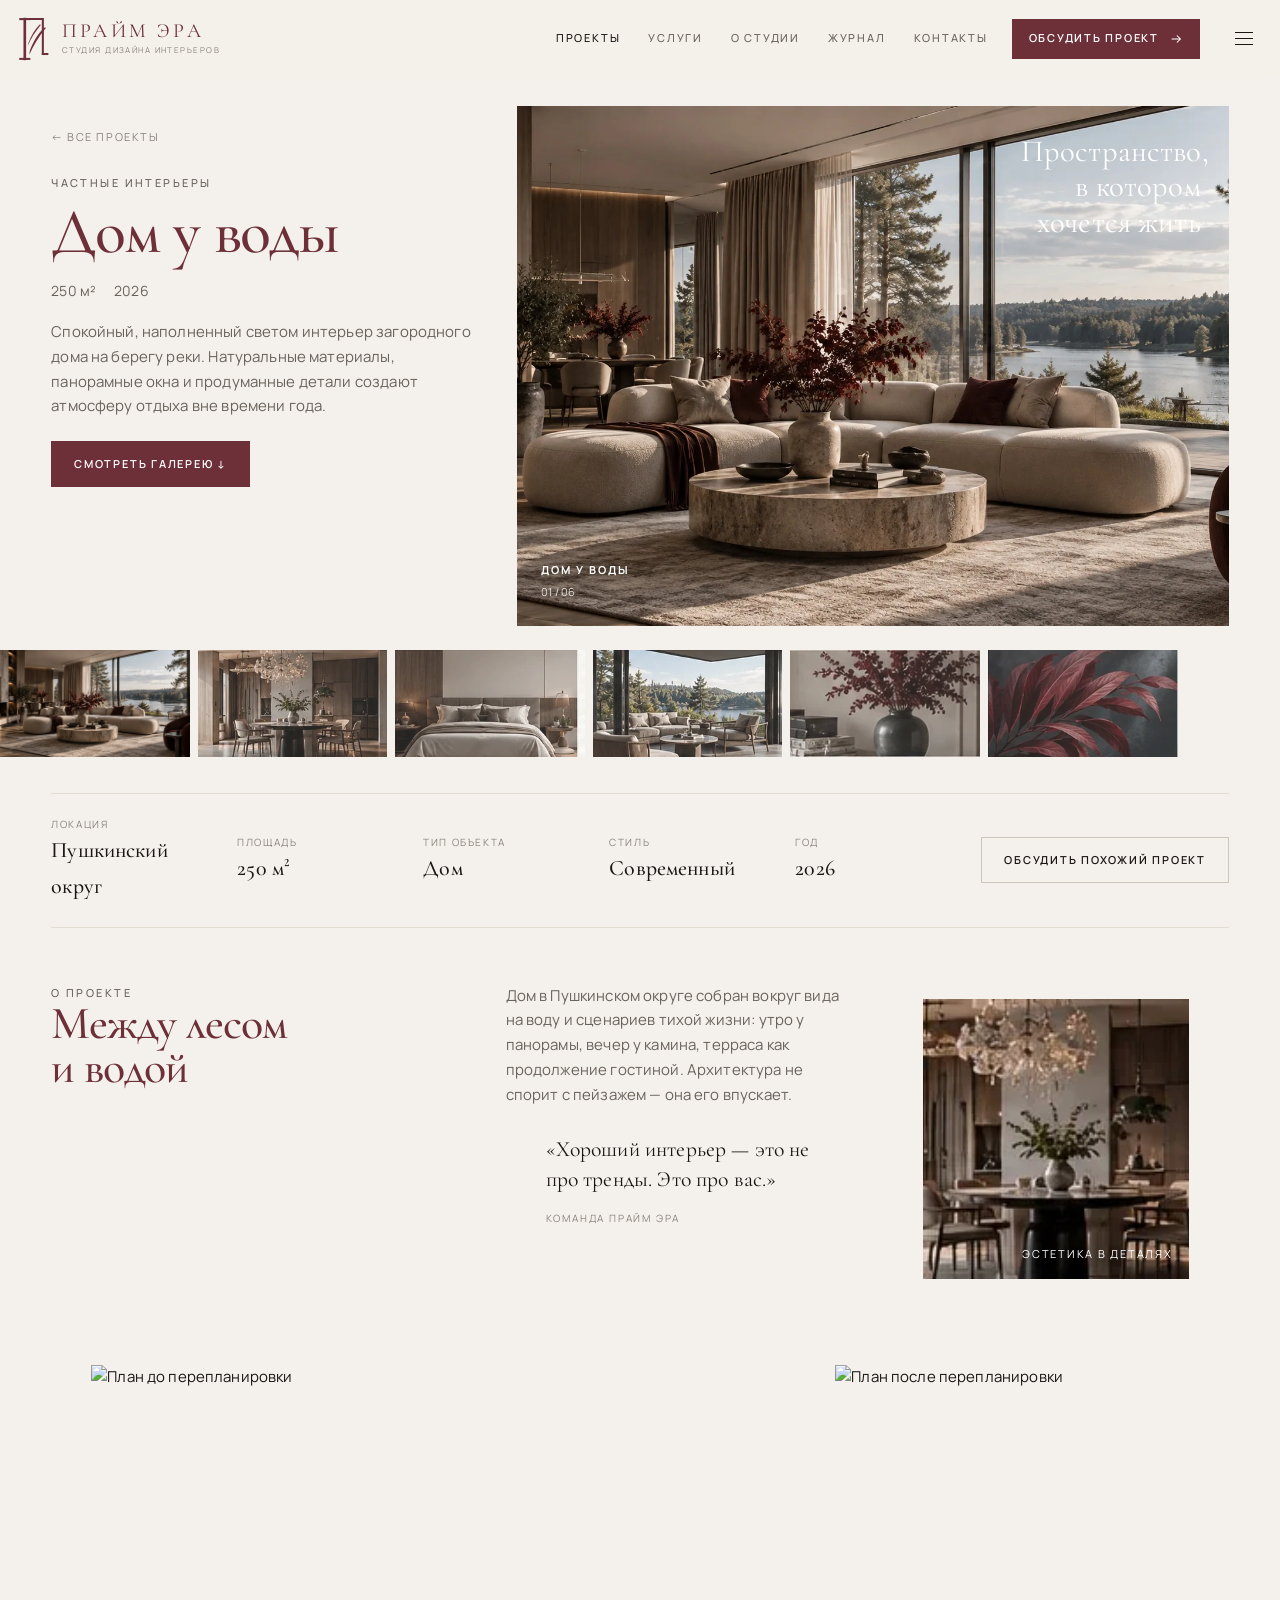
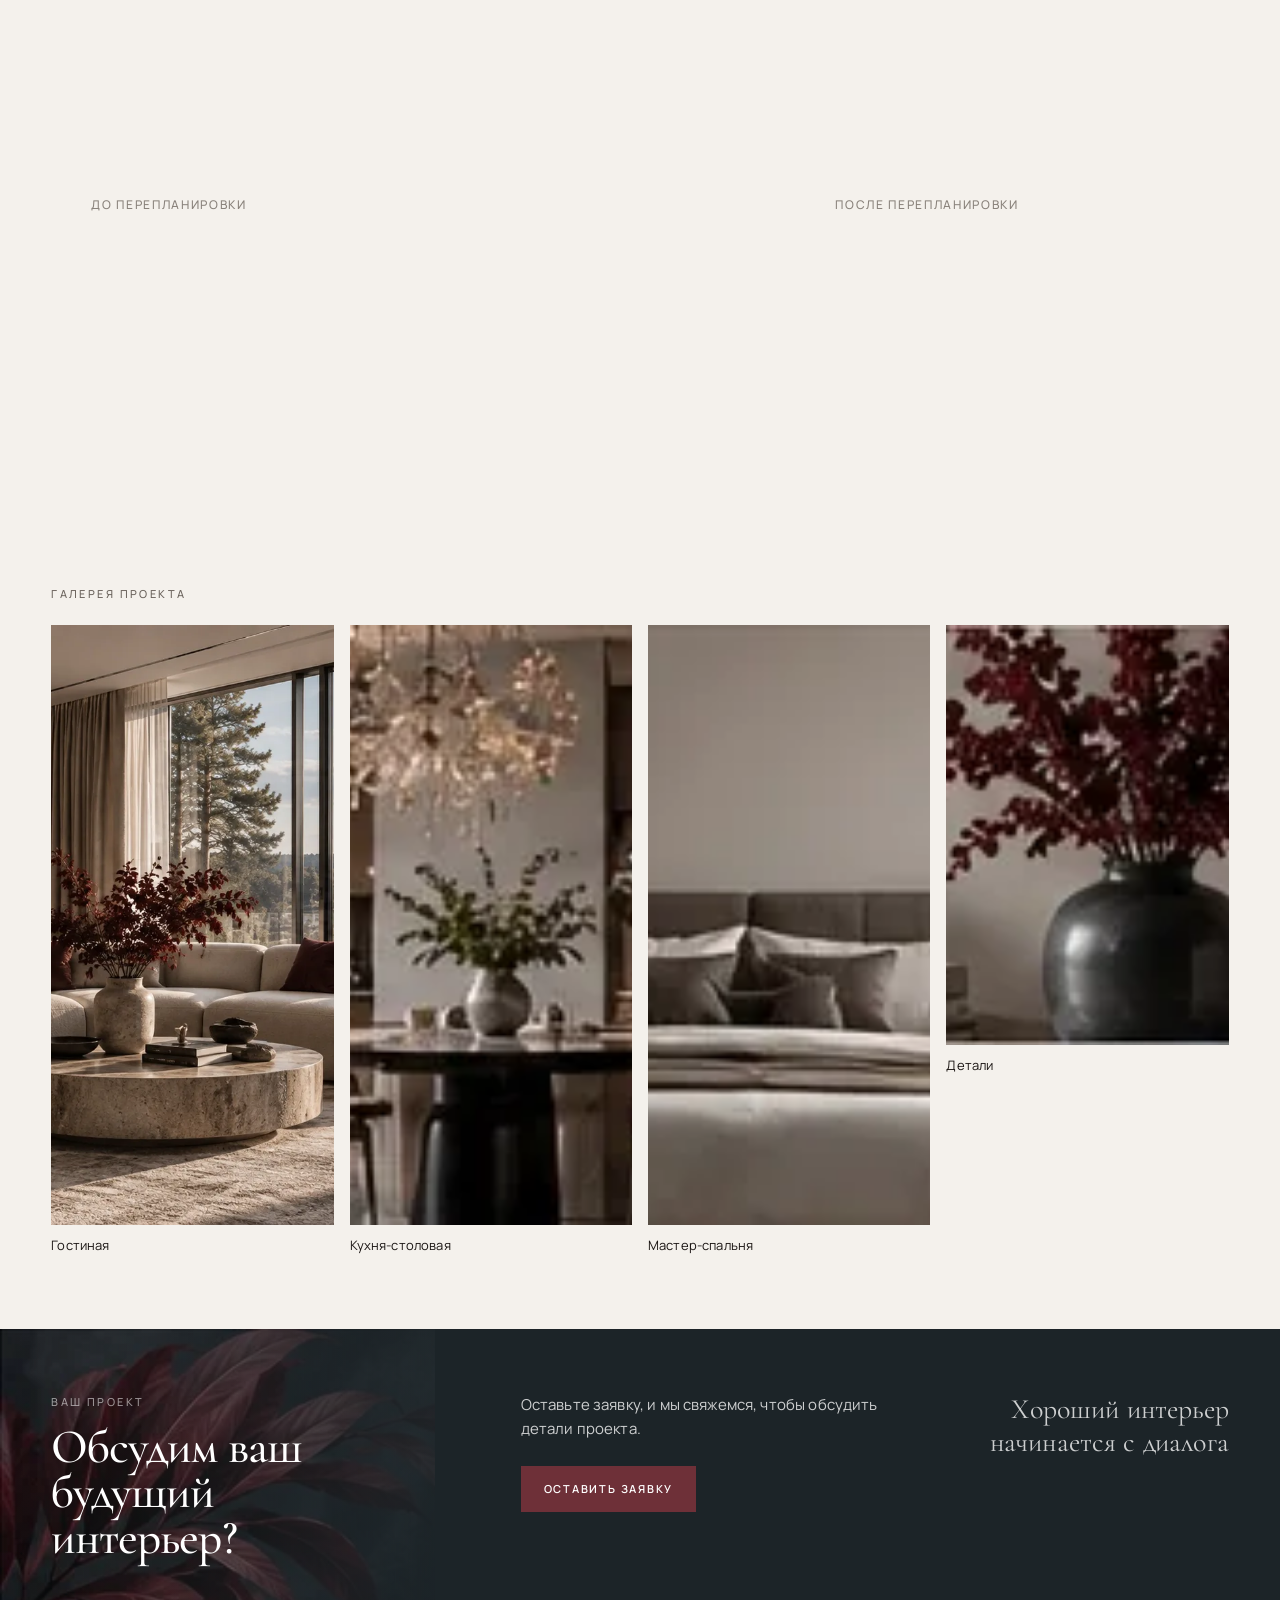
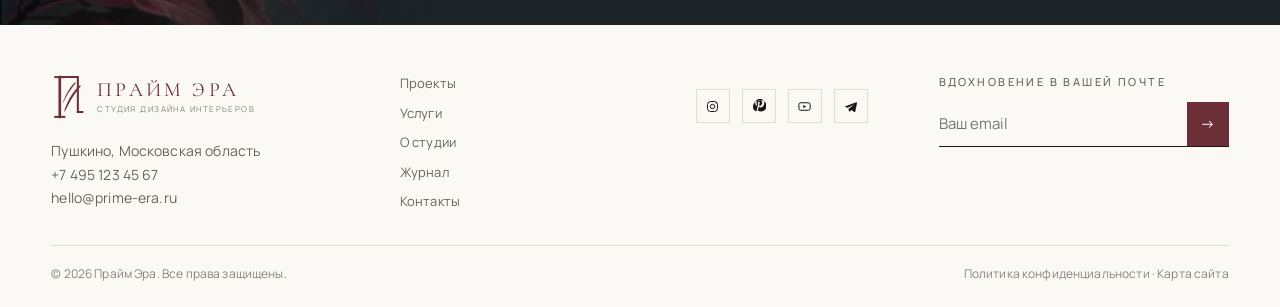
==== project-dom-u-vody.html @ 582cdb1d "Publish the Prime Era studio site. Static pages, assets, and GitHub Pages-ready markup so the site c" ====
<!DOCTYPE html>
<html lang="ru">
<head>
  <meta charset="UTF-8">
  <meta name="viewport" content="width=device-width, initial-scale=1">
  <title>Дом у воды — Прайм Эра</title>
  <meta name="description" content="Спокойный, наполненный светом интерьер загородного дома на берегу реки. Натуральные материалы, панорамные окна и продуманные детали создают атмосферу отдыха вне времени года.">
  <link rel="canonical" href="https://prime-era.ru/project-dom-u-vody.html">
  <meta property="og:title" content="Дом у воды — Прайм Эра">
  <meta property="og:description" content="Спокойный, наполненный светом интерьер загородного дома на берегу реки. Натуральные материалы, панорамные окна и продуманные детали создают атмосферу отдыха вне времени года.">
  <meta property="og:type" content="website">
  <meta property="og:image" content="images/jpeg/prime-era-dizayn-interera-pushkino-hero.jpg">
  <link rel="icon" href="images/brand/favicon.png" type="image/png">
  <link rel="apple-touch-icon" href="images/brand/apple-touch-icon.png">
  <link rel="preconnect" href="https://fonts.googleapis.com">
  <link rel="preconnect" href="https://fonts.gstatic.com" crossorigin>
  <link href="https://fonts.googleapis.com/css2?family=Cormorant+Garamond:ital,wght@0,400;0,500;0,600;1,400;1,500&family=Manrope:wght@300;400;500;600;700&display=swap" rel="stylesheet">
  <link rel="stylesheet" href="css/styles.css">
</head>
<body>
  <a class="skip" href="#content">К содержанию</a>
  <header class="header" data-header>
    <div class="header__inner">
      <a class="logo" href="index.html">
        <img src="images/brand/mark.svg" alt="" width="34" height="48">
        <span class="logo__text">
          <span class="logo__name">Прайм Эра</span>
          <span class="logo__tag">Студия дизайна интерьеров</span>
        </span>
      </a>
      <nav class="nav" aria-label="Основное меню">
        <a href="projects.html" class="is-active">Проекты</a>
        <a href="services.html">Услуги</a>
        <a href="about.html">О студии</a>
        <a href="journal.html">Журнал</a>
        <a href="contacts.html">Контакты</a>
      </nav>
      <a class="btn btn--burgundy btn--sm" href="contacts.html" data-open-modal>Обсудить проект <svg viewBox="0 0 16 16" fill="none" aria-hidden="true"><path d="M3 8h10M9 4l4 4-4 4" stroke="currentColor" stroke-width="1.2"/></svg></a>
      <button class="menu-btn" type="button" data-open-menu aria-label="Открыть меню"><span></span></button>
    </div>
  </header>
  <main id="content">

    <section class="container page-hero">
      <div class="page-hero__copy">
        <a class="crumbs" href="projects.html">← Все проекты</a>
        <p class="eyebrow">Частные интерьеры</p>
        <h1 class="display">Дом у воды</h1>
        <p class="meta-row"><span>250 м²</span><span>2026</span></p>
        <p class="lead">Спокойный, наполненный светом интерьер загородного дома на берегу реки. Натуральные материалы, панорамные окна и продуманные детали создают атмосферу отдыха вне времени года.</p>
        <a class="btn btn--burgundy" href="#gallery" style="margin-top:22px">Смотреть галерею ↓</a>
      </div>
      <div class="page-hero__media" data-gallery-stage>
        <picture>
              <source type="image/webp" srcset="images/webp/prime-era-dizayn-interera-pushkino-hero.webp">
              <img src="images/jpeg/prime-era-dizayn-interera-pushkino-hero.jpg" alt="Современная гостиная с панорамным видом на воду — дизайн студии Прайм Эра" width="1774" height="887" decoding="async">
            </picture>
        <p class="hero__quote">Пространство, в котором хочется жить</p>
        <div class="hero__meta">
          <p><strong>Дом у воды</strong><span data-gallery-count>01 / 06</span></p>
        </div>
      </div>
    </section>
    <div class="container thumbs"><button type="button" data-thumb data-webp="images/webp/prime-era-dizayn-interera-pushkino-hero.webp" data-jpg="images/jpeg/prime-era-dizayn-interera-pushkino-hero.jpg" data-alt="Гостиная" data-index="01 / 06" class='is-active'><picture>
              <source type="image/webp" srcset="images/webp/prime-era-dizayn-interera-pushkino-hero.webp">
              <img src="images/jpeg/prime-era-dizayn-interera-pushkino-hero.jpg" alt="Гостиная" width="300" height="180" loading="lazy" decoding="async">
            </picture></button><button type="button" data-thumb data-webp="images/webp/dizayn-zagorodnogo-doma-podmoskove.webp" data-jpg="images/jpeg/dizayn-zagorodnogo-doma-podmoskove.jpg" data-alt="Кухня-столовая" data-index="02 / 06"><picture>
              <source type="image/webp" srcset="images/webp/dizayn-zagorodnogo-doma-podmoskove.webp">
              <img src="images/jpeg/dizayn-zagorodnogo-doma-podmoskove.jpg" alt="Кухня-столовая" width="300" height="180" loading="lazy" decoding="async">
            </picture></button><button type="button" data-thumb data-webp="images/webp/dizayn-spalni-pushkino-minimalizm.webp" data-jpg="images/jpeg/dizayn-spalni-pushkino-minimalizm.jpg" data-alt="Спальня" data-index="03 / 06"><picture>
              <source type="image/webp" srcset="images/webp/dizayn-spalni-pushkino-minimalizm.webp">
              <img src="images/jpeg/dizayn-spalni-pushkino-minimalizm.jpg" alt="Спальня" width="300" height="180" loading="lazy" decoding="async">
            </picture></button><button type="button" data-thumb data-webp="images/webp/interer-doma-u-vody-pushkinskiy-okrug.webp" data-jpg="images/jpeg/interer-doma-u-vody-pushkinskiy-okrug.jpg" data-alt="Терраса" data-index="04 / 06"><picture>
              <source type="image/webp" srcset="images/webp/interer-doma-u-vody-pushkinskiy-okrug.webp">
              <img src="images/jpeg/interer-doma-u-vody-pushkinskiy-okrug.jpg" alt="Терраса" width="300" height="180" loading="lazy" decoding="async">
            </picture></button><button type="button" data-thumb data-webp="images/webp/dekorirovanie-interera-prime-era.webp" data-jpg="images/jpeg/dekorirovanie-interera-prime-era.jpg" data-alt="Детали" data-index="05 / 06"><picture>
              <source type="image/webp" srcset="images/webp/dekorirovanie-interera-prime-era.webp">
              <img src="images/jpeg/dekorirovanie-interera-prime-era.jpg" alt="Детали" width="300" height="180" loading="lazy" decoding="async">
            </picture></button><button type="button" data-thumb data-webp="images/webp/bordovye-listya-firmennyy-akcent-prime-era.webp" data-jpg="images/jpeg/bordovye-listya-firmennyy-akcent-prime-era.jpg" data-alt="Бордовые листья — фирменный декоративный акцент Прайм Эра" data-index="06 / 06"><picture>
              <source type="image/webp" srcset="images/webp/bordovye-listya-firmennyy-akcent-prime-era.webp">
              <img src="images/jpeg/bordovye-listya-firmennyy-akcent-prime-era.jpg" alt="Бордовые листья — фирменный декоративный акцент Прайм Эра" width="300" height="180" loading="lazy" decoding="async">
            </picture></button></div>
    <div class="container facts">
      <p><span>Локация</span><strong>Пушкинский округ</strong></p>
      <p><span>Площадь</span><strong>250 м²</strong></p>
      <p><span>Тип объекта</span><strong>Дом</strong></p>
      <p><span>Стиль</span><strong>Современный</strong></p>
      <p><span>Год</span><strong>2026</strong></p>
      <a class="btn btn--ghost" href="contacts.html" data-open-modal>Обсудить похожий проект</a>
    </div>
    <section class="container prose-grid">
      <div>
        <p class="eyebrow">О проекте</p>
        <h2 class="display">Между лесом и водой</h2>
      </div>
      <div>
        <p>Дом в Пушкинском округе собран вокруг вида на воду и сценариев тихой жизни: утро у панорамы, вечер у камина, терраса как продолжение гостиной. Архитектура не спорит с пейзажем — она его впускает.</p>
        <blockquote class="quote" style="margin-top:28px">«Хороший интерьер — это не про тренды. Это про вас.»<footer>Команда Прайм Эра</footer></blockquote>
      </div>
      <figure class="side-photo">
        <picture>
              <source type="image/webp" srcset="images/webp/dizayn-zagorodnogo-doma-podmoskove.webp">
              <img src="images/jpeg/dizayn-zagorodnogo-doma-podmoskove.jpg" alt="Эстетика в деталях" width="900" height="600" loading="lazy" decoding="async">
            </picture>
        <span>Эстетика в деталях</span>
      </figure>
    </section>
    <section class="container plans">
      <figure class="plan-card">
        <img src="images/plans/plan-before.svg" alt="План до перепланировки" width="640" height="420">
        <h3>До перепланировки</h3>
      </figure>
      <figure class="plan-card">
        <img src="images/plans/plan-after.svg" alt="План после перепланировки" width="640" height="420">
        <h3>После перепланировки</h3>
      </figure>
      <div>
        <p class="eyebrow" style="margin-bottom:16px">Ключевые решения</p>
        <ol class="keys">
          <li><b>01</b> Увеличенная кухня-гостиная с панорамными окнами</li>
          <li><b>02</b> Мастер-спальня с гардеробной и отдельной ванной комнатой</li>
          <li><b>03</b> Детские комнаты с собственными ванными и рабочими местами</li>
          <li><b>04</b> Гостевой санузел и постирочная</li>
          <li><b>05</b> Продуманные системы хранения</li>
        </ol>
      </div>
      <aside class="materials">
        <h3>Натуральные материалы. Актуальные решения. Вне времени.</h3>
        <picture>
              <source type="image/webp" srcset="images/webp/komplektaciya-podbor-materialov-interera.webp">
              <img src="images/jpeg/komplektaciya-podbor-materialov-interera.jpg" alt="Натуральные материалы" width="640" height="420" loading="lazy" decoding="async">
            </picture>
        <p class="eyebrow" style="margin-top:16px">Использованные материалы</p>
        <div class="swatches">
          <i style="background:#8a6a4a" title="Дерево"></i>
          <i style="background:#cfc6bb" title="Камень"></i>
          <i style="background:#d8cfc4" title="Текстиль"></i>
          <i style="background:#6b6762" title="Металл"></i>
          <i style="background:#9bb0b6" title="Стекло"></i>
        </div>
      </aside>
    </section>
    <section class="section" id="gallery">
      <div class="container">
        <p class="eyebrow">Галерея проекта</p>
        <div class="gallery-row" style="margin-top:22px">
          <figure>
            <picture>
              <source type="image/webp" srcset="images/webp/prime-era-dizayn-interera-pushkino-hero.webp">
              <img src="images/jpeg/prime-era-dizayn-interera-pushkino-hero.jpg" alt="Гостиная" width="900" height="600" loading="lazy" decoding="async">
            </picture>
            <figcaption>Гостиная</figcaption>
          </figure>
          <figure>
            <picture>
              <source type="image/webp" srcset="images/webp/dizayn-zagorodnogo-doma-podmoskove.webp">
              <img src="images/jpeg/dizayn-zagorodnogo-doma-podmoskove.jpg" alt="Кухня-столовая" width="900" height="600" loading="lazy" decoding="async">
            </picture>
            <figcaption>Кухня-столовая</figcaption>
          </figure>
          <figure>
            <picture>
              <source type="image/webp" srcset="images/webp/dizayn-spalni-pushkino-minimalizm.webp">
              <img src="images/jpeg/dizayn-spalni-pushkino-minimalizm.jpg" alt="Мастер-спальня" width="900" height="600" loading="lazy" decoding="async">
            </picture>
            <figcaption>Мастер-спальня</figcaption>
          </figure>
          <figure>
            <picture>
              <source type="image/webp" srcset="images/webp/dekorirovanie-interera-prime-era.webp">
              <img src="images/jpeg/dekorirovanie-interera-prime-era.jpg" alt="Детали" width="640" height="420" loading="lazy" decoding="async">
            </picture>
            <figcaption>Детали</figcaption>
          </figure>
        </div>
      </div>
    </section>
    
    <section class="cta">
      <div>
        <p class="eyebrow">Ваш проект</p>
        <h2 class="display">Обсудим ваш будущий интерьер?</h2>
      </div>
      <div>
        <p>Оставьте заявку, и мы свяжемся, чтобы обсудить детали проекта.</p>
        <a class="btn btn--burgundy" href="contacts.html" data-open-modal>Оставить заявку</a>
      </div>
      <p class="cta__aside">Хороший интерьер начинается с диалога</p>
    </section>

      </main>
  <footer class="footer">
    <div class="container footer__grid">
      <div>
        <a class="logo" href="index.html">
          <img src="images/brand/mark.svg" alt="" width="34" height="48">
          <span class="logo__text">
            <span class="logo__name">Прайм Эра</span>
            <span class="logo__tag">Студия дизайна интерьеров</span>
          </span>
        </a>
        <address style="margin-top:18px">
          <p>Пушкино, Московская область</p>
          <a href="tel:+74951234567">+7 495 123 45 67</a>
          <a href="mailto:hello@prime-era.ru">hello@prime-era.ru</a>
        </address>
      </div>
      <nav class="footer__nav" aria-label="Навигация в подвале">
        <a href="projects.html">Проекты</a>
        <a href="services.html">Услуги</a>
        <a href="about.html">О студии</a>
        <a href="journal.html">Журнал</a>
        <a href="contacts.html">Контакты</a>
      </nav>
      <div>
        <div class="social">
          <a href="https://instagram.com" aria-label="Instagram" rel="noreferrer"><svg viewBox="0 0 24 24" fill="none" stroke="currentColor" stroke-width="1.6"><rect x="4" y="4" width="16" height="16" rx="5"/><circle cx="12" cy="12" r="3.5"/><circle cx="17.5" cy="6.5" r="0.8" fill="currentColor" stroke="none"/></svg></a>
          <a href="https://pinterest.com" aria-label="Pinterest" rel="noreferrer"><svg viewBox="0 0 24 24" fill="currentColor"><path d="M12 3.2A8.8 8.8 0 0 0 8.4 20c.1-.7.4-1.8.7-2.6l2.4-9.1s-.6-.3-.6-1.5c0-1.4.8-2.4 1.8-2.4.9 0 1.3.6 1.3 1.4 0 .9-.6 2.2-.9 3.4-.2 1 .6 1.8 1.6 1.8 1.9 0 3.2-2.4 3.2-5.3 0-2.2-1.5-3.8-4.2-3.8-3.1 0-5 2.3-5 4.9 0 .9.3 1.8.7 2.3.1.1.1.2.1.3l-.3 1.1c0 .2-.1.3-.4.2-1.5-.6-2.2-2.3-2.2-4.2 0-3.1 2.6-6.8 7.8-6.8 4.1 0 6.8 3 6.8 6.2 0 4.3-2.4 7.5-5.9 7.5-1.2 0-2.3-.6-2.7-1.4l-.7 2.8c-.3 1-1 2.2-1.5 3A8.8 8.8 0 1 0 12 3.2Z"/></svg></a>
          <a href="https://youtube.com" aria-label="YouTube" rel="noreferrer"><svg viewBox="0 0 24 24" fill="none" stroke="currentColor" stroke-width="1.6"><rect x="3" y="6" width="18" height="12" rx="3"/><path d="M10 9.5v5l5-2.5-5-2.5z" fill="currentColor" stroke="none"/></svg></a>
          <a href="https://t.me" aria-label="Telegram" rel="noreferrer"><svg viewBox="0 0 24 24" fill="currentColor"><path d="M20.2 5.4 3.9 11.6c-1.1.4-1.1 1 0 1.3l4.2 1.3 1.6 5c.2.6.3.8.8.8.4 0 .6-.2.8-.4l2.3-2.2 4.4 3.2c.8.5 1.4.2 1.6-.8l2.8-13.2c.3-1.2-.4-1.7-1.2-1.2Zm-2.9 3.3-7.8 7-.3 3.2-1.5-5.1 9.6-5.1Z"/></svg></a>
        </div>
      </div>
      <form data-form>
        <p class="eyebrow" style="margin-bottom:10px">Вдохновение в вашей почте</p>
        <div class="news-form">
          <input type="email" name="email" placeholder="Ваш email" required>
          <button type="submit" aria-label="Подписаться">→</button>
        </div>
        <p class="form-ok" data-form-ok>Спасибо. Мы пришлём письма о проектах и материалах.</p>
      </form>
    </div>
    <div class="container footer__bottom">
      <p>© 2026 Прайм Эра. Все права защищены.</p>
      <p><a href="privacy.html">Политика конфиденциальности</a> · <a href="sitemap.xml">Карта сайта</a></p>
    </div>
  </footer>
  <div class="overlay" data-menu>
    <div class="overlay__nav">
      <button class="menu-btn menu-btn--close" type="button" data-close-menu aria-label="Закрыть меню" style="align-self:flex-end"><span></span></button>
      <nav>
        <a class="menu-link" href="projects.html">Проекты</a>
        <a class="menu-link" href="services.html">Услуги</a>
        <a class="menu-link" href="about.html">О студии</a>
        <a class="menu-link" href="journal.html">Журнал</a>
        <a class="menu-link" href="contacts.html">Контакты</a>
      </nav>
      <div class="overlay__contacts">
        <p>Пушкино, Московская область</p>
        <p><a href="tel:+74951234567">+7 495 123 45 67</a></p>
        <p><a href="mailto:hello@prime-era.ru">hello@prime-era.ru</a></p>
      </div>
    </div>
    <div class="overlay__visual">
      <img src="images/jpeg/podmoskove-priroda-reka-pushkino.jpg" alt="" width="1200" height="800">
      <span>Вдохновение в деталях привычных мест</span>
    </div>
  </div>
  <div class="modal" data-modal>
    <div class="modal__card">
      <button class="link-arrow" type="button" data-close-modal style="float:right">Закрыть</button>
      <p class="eyebrow">Первая встреча</p>
      <h2 class="display">Обсудим ваш проект</h2>
      <p class="lead">Расскажите о пространстве, которое хотите создать.</p>
      <form class="form" data-form>
        <label>Имя <input name="name" required></label>
        <label>Телефон <input type="tel" name="phone" required></label>
        <label>Email <input type="email" name="email"></label>
        <label>О проекте <textarea name="message"></textarea></label>
        <button class="btn btn--burgundy" type="submit">Оставить заявку</button>
        <p class="form-ok" data-form-ok>Заявка отправлена. Мы свяжемся с вами в ближайшее время.</p>
      </form>
    </div>
  </div>
  <div class="lightbox" data-lightbox>
    <button class="close" type="button" data-close-lightbox aria-label="Закрыть">×</button>
    <img alt="">
  </div>
  <script src="js/main.js"></script>
</body>
</html>
---- css/styles.css ----
:root {
  --bg: #f4f1ec;
  --bg-warm: #efeae3;
  --paper: #fbf9f6;
  --ink: #1b1614;
  --ink-soft: #6a635c;
  --ink-mute: #8a837c;
  --line: #e4ddd4;
  --line-strong: #cfc6bb;
  --burgundy: #6e3038;
  --burgundy-deep: #54242b;
  --burgundy-hover: #82383f;
  --burgundy-soft: #8d4d55;
  --cream: #f7f3ee;
  --footer: #1c2428;
  --footer-text: #d9d1c8;
  --footer-mute: #9aa3a6;
  --white: #fff;
  --header-h: 78px;
  --container: 1240px;
  --wide: 1360px;
  --serif: "Cormorant Garamond", "Times New Roman", serif;
  --sans: "Manrope", "Segoe UI", sans-serif;
  --pad: clamp(20px, 4vw, 56px);
  --radius: 2px;
  --shadow: 0 18px 50px rgba(28, 22, 20, 0.12);
  --ease: cubic-bezier(0.22, 1, 0.36, 1);
}

*,
*::before,
*::after {
  box-sizing: border-box;
}

html {
  scroll-behavior: smooth;
}

html,
body {
  margin: 0;
  padding: 0;
}

body {
  font-family: var(--sans);
  font-size: 15px;
  line-height: 1.65;
  color: var(--ink);
  background: var(--bg);
  font-weight: 400;
  letter-spacing: 0.01em;
}

img,
svg,
video {
  max-width: 100%;
  display: block;
}

a {
  color: inherit;
  text-decoration: none;
}

button,
input,
textarea,
select {
  font: inherit;
  color: inherit;
}

button {
  background: none;
  border: 0;
  cursor: pointer;
}

h1,
h2,
h3,
h4,
p {
  margin: 0;
}

ul {
  margin: 0;
  padding: 0;
  list-style: none;
}

.skip {
  position: absolute;
  left: -999px;
  top: 8px;
  background: var(--burgundy);
  color: #fff;
  padding: 8px 14px;
  z-index: 100;
}

.skip:focus {
  left: 8px;
}

.container {
  width: min(100% - var(--pad) * 2, var(--container));
  margin-inline: auto;
}

.container--wide {
  width: min(100% - var(--pad) * 2, var(--wide));
}

.eyebrow {
  font-family: var(--sans);
  font-size: 11px;
  font-weight: 500;
  letter-spacing: 0.22em;
  text-transform: uppercase;
  color: var(--ink-soft);
}

.display {
  font-family: var(--serif);
  font-weight: 500;
  letter-spacing: -0.02em;
  line-height: 0.95;
  color: var(--burgundy);
}

.lead {
  color: var(--ink-soft);
  max-width: 42em;
}

.section {
  padding: 72px 0;
}

.section-head {
  display: flex;
  align-items: flex-end;
  justify-content: space-between;
  gap: 32px;
  margin-bottom: 36px;
}

.section-head h2 {
  font-family: var(--serif);
  font-size: clamp(32px, 4.4vw, 52px);
  font-weight: 500;
  line-height: 0.95;
  letter-spacing: -0.02em;
  color: var(--burgundy);
  max-width: 14ch;
}

.section-head p {
  max-width: 340px;
  color: var(--ink-soft);
  font-size: 14px;
}

.link-arrow {
  display: inline-flex;
  align-items: center;
  gap: 10px;
  font-size: 11px;
  font-weight: 600;
  letter-spacing: 0.18em;
  text-transform: uppercase;
  color: var(--burgundy);
  white-space: nowrap;
}

.link-arrow svg {
  width: 16px;
  height: 16px;
  transition: transform 0.35s var(--ease);
}

.link-arrow:hover svg {
  transform: translateX(4px);
}

.btn {
  display: inline-flex;
  align-items: center;
  justify-content: center;
  gap: 10px;
  width: max-content;
  min-height: 46px;
  padding: 0 22px;
  border: 1px solid transparent;
  font-size: 11px;
  font-weight: 600;
  letter-spacing: 0.16em;
  text-transform: uppercase;
  transition: background 0.3s var(--ease), color 0.3s, border-color 0.3s, transform 0.3s;
}

.btn svg {
  width: 14px;
  height: 14px;
}

.btn--burgundy {
  background: var(--burgundy);
  color: #fff;
}

.btn--burgundy:hover {
  background: var(--burgundy-hover);
}

.btn--ghost {
  border-color: var(--line-strong);
  background: transparent;
  color: var(--ink);
}

.btn--ghost:hover {
  border-color: var(--burgundy);
  color: var(--burgundy);
}

.btn--light {
  border-color: rgba(255, 255, 255, 0.35);
  color: #fff;
}

.btn--light:hover {
  background: #fff;
  color: var(--burgundy);
}

.btn--sm {
  min-height: 40px;
  padding: 0 16px;
}

.header {
  position: sticky;
  top: 0;
  z-index: 50;
  height: var(--header-h);
  background: rgba(244, 241, 236, 0.9);
  backdrop-filter: blur(16px);
  border-bottom: 1px solid transparent;
}

.header.is-scrolled {
  border-bottom-color: var(--line);
}

.header__inner {
  width: min(100% - 32px, var(--wide));
  margin: 0 auto;
  height: 100%;
  display: grid;
  grid-template-columns: auto 1fr auto auto;
  align-items: center;
  gap: 24px;
}

.logo {
  display: flex;
  align-items: center;
  gap: 12px;
  min-width: 220px;
}

.logo img,
.logo svg {
  width: 34px;
  height: 48px;
  object-fit: contain;
}

.logo__text {
  display: flex;
  flex-direction: column;
  gap: 2px;
}

.logo__name {
  font-family: var(--serif);
  font-size: 20px;
  letter-spacing: 0.16em;
  text-transform: uppercase;
  color: var(--burgundy);
  line-height: 1;
}

.logo__tag {
  font-size: 8px;
  letter-spacing: 0.18em;
  text-transform: uppercase;
  color: var(--ink-mute);
}

.nav {
  display: flex;
  justify-content: flex-end;
  gap: 28px;
}

.nav a {
  font-size: 11px;
  font-weight: 500;
  letter-spacing: 0.16em;
  text-transform: uppercase;
  color: var(--ink-soft);
}

.nav a:hover,
.nav a.is-active {
  color: var(--ink);
}

.menu-btn {
  width: 40px;
  height: 40px;
  display: inline-flex;
  align-items: center;
  justify-content: center;
}

.menu-btn span,
.menu-btn span::before,
.menu-btn span::after {
  display: block;
  width: 18px;
  height: 1px;
  background: var(--ink);
  position: relative;
}

.menu-btn span::before,
.menu-btn span::after {
  content: "";
  position: absolute;
  left: 0;
}

.menu-btn span::before {
  top: -6px;
}

.menu-btn span::after {
  top: 6px;
}

.menu-btn--close span {
  background: transparent;
}

.menu-btn--close span::before {
  top: 0;
  transform: rotate(45deg);
}

.menu-btn--close span::after {
  top: 0;
  transform: rotate(-45deg);
}

.hero {
  display: grid;
  grid-template-columns: minmax(300px, 0.86fr) 1.28fr;
  grid-template-areas: "copy media";
  min-height: calc(100vh - var(--header-h));
  min-height: calc(100svh - var(--header-h));
}

.hero__copy {
  grid-area: copy;
  padding: clamp(28px, 5vw, 72px) var(--pad) 36px;
  display: flex;
  flex-direction: column;
  justify-content: center;
}

.hero__copy .eyebrow {
  margin-bottom: 22px;
}

.hero__copy h1 {
  font-size: clamp(44px, 6vw, 78px);
  max-width: 8ch;
  margin-bottom: 22px;
}

.hero__copy .lead {
  font-size: 15px;
  margin-bottom: 28px;
  max-width: 38ch;
}

.hero__copy .btn {
  width: max-content;
}

.hero__pager {
  display: flex;
  align-items: center;
  gap: 14px;
  margin-top: 48px;
  font-size: 12px;
  letter-spacing: 0.16em;
  color: var(--ink-mute);
}

.hero__pager button {
  padding: 0;
  letter-spacing: 0.16em;
}

.hero__pager button.is-active {
  color: var(--burgundy);
}

.hero__pager .line {
  width: 42px;
  height: 1px;
  background: var(--burgundy);
}

.hero__media {
  grid-area: media;
  position: relative;
  min-height: 520px;
  overflow: hidden;
  background: #1c1714;
}

.hero__slide {
  position: absolute;
  inset: 0;
  opacity: 0;
  transition: opacity 0.8s var(--ease);
}

.hero__slide.is-active {
  opacity: 1;
  z-index: 1;
}

.hero__slide img {
  width: 100%;
  height: 100%;
  object-fit: cover;
  object-position: 42% 55%;
}

.hero__quote {
  position: absolute;
  top: 28px;
  right: 28px;
  z-index: 2;
  max-width: 12ch;
  font-family: var(--serif);
  font-size: clamp(22px, 2.4vw, 32px);
  line-height: 1.15;
  color: #fff;
  text-align: right;
}

.hero__meta {
  position: absolute;
  left: 24px;
  right: 24px;
  bottom: 22px;
  z-index: 2;
  display: flex;
  justify-content: space-between;
  align-items: flex-end;
  color: #fff;
  gap: 16px;
}

.hero__meta strong {
  display: block;
  font-size: 11px;
  letter-spacing: 0.18em;
  text-transform: uppercase;
}

.hero__meta span {
  font-size: 11px;
  opacity: 0.8;
}

.play {
  display: inline-flex;
  align-items: center;
  gap: 10px;
  color: #fff;
  font-size: 10px;
  letter-spacing: 0.16em;
  text-transform: uppercase;
}

.play i {
  width: 36px;
  height: 36px;
  border: 1px solid rgba(255, 255, 255, 0.5);
  border-radius: 50%;
  display: grid;
  place-items: center;
}

.play i svg {
  width: 10px;
  height: 10px;
  margin-left: 1px;
}

.about {
  display: grid;
  grid-template-columns: 1.05fr 1.15fr 0.72fr;
  gap: 36px;
  align-items: stretch;
}

.about:has(:nth-child(2)):not(:has(:nth-child(3))) {
  grid-template-columns: 0.85fr 1.15fr;
}

.about__photo {
  position: relative;
  min-height: 420px;
  overflow: hidden;
}

.about__photo img {
  width: 100%;
  height: 100%;
  object-fit: cover;
  object-position: center;
}

.about__caption {
  position: absolute;
  left: 22px;
  bottom: 22px;
  color: #fff;
  font-family: var(--serif);
  font-size: 28px;
  line-height: 1.1;
  max-width: 10ch;
}

.about__copy h2 {
  font-size: clamp(34px, 4vw, 48px);
  max-width: 12ch;
  margin: 12px 0 22px;
}

.about__copy p + p {
  margin-top: 14px;
}

.about__copy .lead,
.about__copy p {
  color: var(--ink-soft);
}

.about__copy .link-arrow {
  margin-top: 28px;
}

.stats {
  display: flex;
  flex-direction: column;
  gap: 22px;
  padding-top: 6px;
  border-left: 1px solid var(--line);
  padding-left: 28px;
}

.stats strong {
  display: block;
  font-family: var(--serif);
  font-size: 42px;
  font-weight: 500;
  line-height: 1;
  color: var(--burgundy);
}

.stats span {
  color: var(--ink-soft);
  font-size: 13px;
}

.stats small {
  display: block;
  margin-top: auto;
  color: var(--ink-mute);
  font-size: 12px;
  line-height: 1.5;
}

.projects-grid {
  display: grid;
  grid-template-columns: repeat(4, 1fr);
  gap: 18px;
}

.projects-grid--list {
  grid-template-columns: repeat(3, 1fr);
}

.project-card {
  display: block;
}

.project-card__img {
  aspect-ratio: 3 / 2.15;
  overflow: hidden;
  background: #d7d0c7;
  margin-bottom: 14px;
}

.project-card__img img {
  width: 100%;
  height: 100%;
  object-fit: cover;
  transition: transform 0.8s var(--ease);
}

.project-card:hover img {
  transform: scale(1.05);
}

.project-card h3 {
  font-family: var(--serif);
  font-size: 22px;
  font-weight: 500;
  color: var(--ink);
}

.project-card p {
  font-size: 12px;
  color: var(--ink-mute);
  margin-top: 4px;
}

.filters {
  display: flex;
  gap: 8px;
  flex-wrap: wrap;
  margin: 8px 0 28px;
}

.filters button {
  min-height: 34px;
  padding: 0 14px;
  border: 1px solid var(--line);
  font-size: 11px;
  letter-spacing: 0.12em;
  text-transform: uppercase;
  color: var(--ink-soft);
}

.filters button.is-active,
.filters button:hover {
  border-color: var(--burgundy);
  color: var(--burgundy);
}

.services-grid {
  display: grid;
  grid-template-columns: repeat(5, 1fr);
  gap: 16px;
}

.service-card {
  display: block;
}

.service-card__img {
  aspect-ratio: 640 / 420;
  overflow: hidden;
  margin-bottom: 14px;
  background: #d7d0c7;
}

.service-card__img img {
  width: 100%;
  height: 100%;
  object-fit: cover;
  transition: transform 0.8s var(--ease);
}

.service-card:hover img {
  transform: scale(1.04);
}

.service-card h3 {
  font-family: var(--serif);
  font-size: 22px;
  font-weight: 500;
  margin-bottom: 6px;
}

.service-card p {
  font-size: 13px;
  color: var(--ink-soft);
}

.process {
  display: grid;
  grid-template-columns: 1.3fr 0.9fr;
  gap: 48px;
  align-items: start;
}

.process-steps {
  display: grid;
  grid-template-columns: repeat(5, 1fr);
  gap: 18px;
}

.step-no {
  font-family: var(--serif);
  font-size: 28px;
  color: var(--burgundy);
  display: block;
  margin-bottom: 10px;
}

.process-steps h3 {
  font-family: var(--serif);
  font-size: 22px;
  font-weight: 500;
  margin-bottom: 8px;
}

.process-steps p {
  font-size: 13px;
  color: var(--ink-soft);
}

.quote {
  font-family: var(--serif);
  font-size: clamp(20px, 1.7vw, 26px);
  line-height: 1.35;
  color: var(--ink);
}

.quote footer {
  margin-top: 18px;
  font-family: var(--sans);
  font-size: 10px;
  letter-spacing: 0.18em;
  text-transform: uppercase;
  color: var(--ink-mute);
}

.quote svg.sign {
  width: 88px;
  margin-top: 10px;
  opacity: 0.7;
}

.cta {
  background: var(--footer);
  color: #fff;
  display: grid;
  grid-template-columns: 1.1fr 1fr 0.7fr;
  gap: 32px;
  padding: 64px var(--pad);
  position: relative;
  overflow: hidden;
}

.cta::before {
  content: "";
  position: absolute;
  inset: 0 auto 0 0;
  width: 34%;
  background:
    linear-gradient(90deg, rgba(28, 36, 40, 0.2), rgba(28, 36, 40, 0.92)),
    url("../images/webp/bordovye-listya-firmennyy-akcent-prime-era.webp") left center / cover no-repeat;
}

.cta > * {
  position: relative;
  z-index: 1;
}

.cta .eyebrow {
  color: rgba(255, 255, 255, 0.55);
  margin-bottom: 14px;
}

.cta h2 {
  font-size: clamp(32px, 4vw, 48px);
  max-width: 12ch;
  color: #fff;
}

.cta p {
  color: rgba(255, 255, 255, 0.78);
  margin-bottom: 24px;
}

.cta__aside {
  font-family: var(--serif);
  font-size: 28px;
  line-height: 1.2;
  text-align: right;
}

.footer {
  padding: 48px 0 24px;
  background: var(--paper);
}

.footer__grid {
  display: grid;
  grid-template-columns: 1.2fr 1fr 0.8fr 1.1fr;
  gap: 32px;
  padding-bottom: 32px;
  border-bottom: 1px solid var(--line);
}

.footer a:hover {
  color: var(--burgundy);
}

.footer address {
  font-style: normal;
  color: var(--ink-soft);
  font-size: 14px;
}

.footer address a,
.footer address p {
  display: block;
}

.footer__nav {
  display: grid;
  gap: 8px;
}

.footer__nav a {
  font-size: 13px;
  color: var(--ink-soft);
}

.social {
  display: flex;
  gap: 12px;
  margin: 16px 0;
}

.social a {
  width: 34px;
  height: 34px;
  border: 1px solid var(--line);
  display: grid;
  place-items: center;
  color: var(--ink);
}

.social a svg {
  width: 15px;
  height: 15px;
}

.news-form {
  display: flex;
  border-bottom: 1px solid var(--ink);
}

.news-form input {
  flex: 1;
  border: 0;
  background: transparent;
  padding: 10px 0;
  outline: none;
}

.news-form button {
  width: 42px;
  color: #fff;
  background: var(--burgundy);
}

.footer__bottom {
  display: flex;
  justify-content: space-between;
  gap: 16px;
  padding-top: 18px;
  color: var(--ink-mute);
  font-size: 12px;
}

.overlay,
.modal {
  position: fixed;
  inset: 0;
  z-index: 80;
  opacity: 0;
  visibility: hidden;
  pointer-events: none;
  transition: opacity 0.35s var(--ease), visibility 0.35s;
}

.overlay.is-open,
.modal.is-open {
  opacity: 1;
  visibility: visible;
  pointer-events: auto;
}

.overlay {
  background: var(--bg);
  display: grid;
  grid-template-columns: 1fr 0.9fr;
}

.overlay__nav {
  padding: 32px 48px 48px;
  display: flex;
  flex-direction: column;
}

.overlay__nav nav {
  display: flex;
  flex-direction: column;
  gap: 4px;
  margin-top: 12px;
}

.overlay__nav a.menu-link {
  display: block;
  font-family: var(--serif);
  font-size: clamp(36px, 6vw, 56px);
  line-height: 1.15;
  color: var(--burgundy);
}

.overlay__contacts {
  margin-top: auto;
  color: var(--ink-soft);
  font-size: 14px;
}

.overlay__visual {
  position: relative;
  min-height: 100%;
}

.overlay__visual img {
  width: 100%;
  height: 100%;
  object-fit: cover;
}

.overlay__visual span {
  position: absolute;
  left: 28px;
  bottom: 28px;
  color: #fff;
  font-family: var(--serif);
  font-size: 32px;
  max-width: 12ch;
  line-height: 1.1;
}

.modal {
  background: rgba(20, 16, 14, 0.46);
  display: grid;
  place-items: center;
  padding: 24px;
}

.modal__card {
  width: min(100%, 520px);
  background: var(--paper);
  padding: 36px 32px;
  box-shadow: var(--shadow);
}

.modal__card h2 {
  font-size: 36px;
  margin: 8px 0 12px;
}

.form {
  display: grid;
  gap: 14px;
  margin-top: 22px;
}

.form .btn {
  justify-self: start;
  margin-top: 8px;
}

.form label {
  display: grid;
  gap: 6px;
  font-size: 11px;
  letter-spacing: 0.14em;
  text-transform: uppercase;
  color: var(--ink-mute);
}

.form input,
.form textarea {
  border: 0;
  border-bottom: 1px solid var(--line-strong);
  background: transparent;
  padding: 8px 0;
  outline: none;
  text-transform: none;
  letter-spacing: 0;
  font-size: 15px;
  color: var(--ink);
}

.form textarea {
  min-height: 90px;
  resize: vertical;
}

.form-ok {
  display: none;
  padding: 12px 0;
  color: var(--burgundy);
}

.page-hero {
  display: grid;
  grid-template-columns: 0.8fr 1.3fr;
  gap: 28px;
  padding: 28px 0 12px;
  align-items: stretch;
}

.page-hero__copy {
  padding: 18px 0 24px;
}

.crumbs {
  display: inline-flex;
  align-items: center;
  gap: 8px;
  font-size: 11px;
  letter-spacing: 0.14em;
  text-transform: uppercase;
  color: var(--ink-mute);
  margin-bottom: 28px;
}

.page-hero h1 {
  font-size: clamp(42px, 5vw, 64px);
  max-width: 10ch;
  margin: 10px 0 16px;
  color: var(--burgundy);
}

.meta-row {
  display: flex;
  gap: 18px;
  color: var(--ink-soft);
  font-size: 14px;
  margin-bottom: 18px;
}

.page-hero__media {
  position: relative;
  min-height: 520px;
  overflow: hidden;
}

.page-hero__media img {
  width: 100%;
  height: 100%;
  object-fit: cover;
}

.thumbs {
  display: grid;
  grid-template-columns: repeat(6, 1fr);
  gap: 8px;
  margin: 12px 0 36px;
}

.thumbs button {
  padding: 0;
  aspect-ratio: 16 / 9;
  overflow: hidden;
}

.thumbs img {
  width: 100%;
  height: 100%;
  object-fit: cover;
  opacity: 0.85;
}

.thumbs button.is-active img,
.thumbs button:hover img {
  opacity: 1;
}

.facts {
  display: grid;
  grid-template-columns: repeat(5, 1fr) auto;
  gap: 16px;
  align-items: center;
  padding: 22px 0;
  border-top: 1px solid var(--line);
  border-bottom: 1px solid var(--line);
}

.facts span {
  display: block;
  font-size: 10px;
  letter-spacing: 0.16em;
  text-transform: uppercase;
  color: var(--ink-mute);
}

.facts strong {
  font-family: var(--serif);
  font-size: 22px;
  font-weight: 500;
}

.prose-grid {
  display: grid;
  grid-template-columns: 1.1fr 0.9fr 0.9fr;
  gap: 32px;
  padding: 56px 0;
}

.prose-grid h2 {
  font-size: clamp(32px, 4vw, 46px);
  max-width: 12ch;
}

.prose-grid p {
  color: var(--ink-soft);
}

.side-photo {
  position: relative;
  min-height: 280px;
}

.side-photo img {
  width: 100%;
  height: 100%;
  object-fit: cover;
}

.side-photo span {
  position: absolute;
  right: 16px;
  bottom: 16px;
  color: #fff;
  font-size: 11px;
  letter-spacing: 0.16em;
  text-transform: uppercase;
}

.plans {
  display: grid;
  grid-template-columns: 1.1fr 1.1fr 0.9fr 0.7fr;
  gap: 24px;
  padding-bottom: 56px;
}

.plan-card h3 {
  font-size: 12px;
  letter-spacing: 0.14em;
  text-transform: uppercase;
  color: var(--ink-mute);
  margin-top: 10px;
  font-weight: 500;
}

.keys {
  display: grid;
  gap: 12px;
}

.keys li {
  display: grid;
  grid-template-columns: 28px 1fr;
  gap: 8px;
  font-size: 14px;
}

.keys b {
  font-family: var(--serif);
  color: var(--burgundy);
  font-weight: 500;
}

.materials {
  background: var(--bg-warm);
  min-height: 100%;
  padding: 22px;
}

.materials h3 {
  font-size: 13px;
  letter-spacing: 0.08em;
  text-transform: uppercase;
  max-width: 16ch;
  line-height: 1.4;
  margin-bottom: 16px;
}

.swatches {
  display: flex;
  flex-wrap: wrap;
  gap: 10px;
  margin-top: 18px;
}

.swatches i {
  width: 28px;
  height: 28px;
  border-radius: 50%;
  display: inline-block;
}

.gallery-row {
  display: grid;
  grid-template-columns: repeat(4, 1fr);
  gap: 16px;
}

.gallery-row figure {
  margin: 0;
}

.gallery-row img {
  width: 100%;
  aspect-ratio: 4 / 3;
  object-fit: cover;
}

.gallery-row figcaption {
  margin-top: 10px;
  font-size: 13px;
}

.tabs {
  display: flex;
  gap: 18px;
  flex-wrap: wrap;
  margin: 0 0 22px;
}

.tabs button {
  font-size: 12px;
  color: var(--ink-mute);
}

.tabs button.is-active {
  color: var(--ink);
  border-bottom: 1px solid var(--ink);
}

.article-grid {
  display: grid;
  grid-template-columns: 1.4fr 1fr 1fr;
  gap: 20px;
}

.article-card {
  display: block;
}

.article-card img {
  width: 100%;
  height: 240px;
  object-fit: cover;
  margin-bottom: 14px;
}

.article-card small {
  font-size: 11px;
  letter-spacing: 0.14em;
  text-transform: uppercase;
  color: var(--ink-mute);
}

.article-card h3 {
  font-family: var(--serif);
  font-size: 28px;
  font-weight: 500;
  margin-top: 8px;
}

.contact-grid {
  display: grid;
  grid-template-columns: 0.9fr 1.1fr;
  gap: 48px;
}

.contact-grid h1 {
  font-size: clamp(40px, 5vw, 62px);
  max-width: 10ch;
  margin: 10px 0 18px;
}

.map {
  min-height: 280px;
  background:
    linear-gradient(rgba(28, 36, 40, 0.25), rgba(28, 36, 40, 0.25)),
    url("../images/webp/podmoskove-priroda-reka-pushkino.webp") center / cover no-repeat;
}

.values {
  display: grid;
  grid-template-columns: 1.2fr 1fr;
  gap: 24px;
  align-items: stretch;
}

.values__visual {
  position: relative;
  min-height: 340px;
}

.values__visual img {
  width: 100%;
  height: 100%;
  object-fit: cover;
}

.values__words {
  position: absolute;
  inset: 0;
  display: grid;
  place-content: center;
  color: #fff;
  font-family: var(--serif);
  font-size: clamp(28px, 4vw, 42px);
  letter-spacing: 0.18em;
  text-transform: uppercase;
  text-align: center;
  line-height: 1.35;
  background: rgba(20, 28, 32, 0.28);
}

.lightbox {
  position: fixed;
  inset: 0;
  z-index: 90;
  background: rgba(14, 12, 11, 0.92);
  display: none;
  place-items: center;
  padding: 24px;
}

.lightbox.is-open {
  display: grid;
}

.lightbox img {
  max-height: 86vh;
  max-width: 90vw;
}

.close {
  position: absolute;
  top: 18px;
  right: 18px;
  width: 40px;
  height: 40px;
  color: #fff;
  font-size: 28px;
}

@media (max-width: 1100px) {
  .nav {
    display: none;
  }

  .header__inner {
    grid-template-columns: 1fr auto auto;
  }

  .hero,
  .about,
  .process,
  .cta,
  .footer__grid,
  .page-hero,
  .prose-grid,
  .plans,
  .contact-grid,
  .overlay {
    grid-template-columns: 1fr;
  }

  .projects-grid,
  .services-grid,
  .process-steps,
  .gallery-row,
  .article-grid {
    grid-template-columns: repeat(2, 1fr);
  }

  .facts {
    grid-template-columns: repeat(2, 1fr);
  }

  .cta::before {
    width: 100%;
    opacity: 0.35;
  }

  .cta__aside {
    text-align: left;
  }

  .stats {
    border-left: 0;
    padding-left: 0;
    display: grid;
    grid-template-columns: repeat(3, 1fr);
  }

  .overlay__visual {
    display: none;
  }
}

@media (max-width: 720px) {
  .header .btn {
    display: none;
  }

  .hero {
    min-height: 0;
    grid-template-columns: 1fr;
    grid-template-areas: "copy" "media";
  }

  .hero__copy {
    padding: 28px 20px 8px;
  }

  .hero__copy .btn {
    width: 100%;
  }

  .hero__media {
    min-height: 0;
    grid-area: media;
    overflow: visible;
    background: transparent;
    display: flex;
    flex-direction: column;
  }

  .hero__slide {
    position: relative;
    height: 420px;
    display: none;
    overflow: hidden;
    background: #1c1714;
  }

  .hero__slide.is-active {
    display: block;
  }

  .hero__quote {
    position: static;
    color: var(--burgundy);
    text-align: left;
    font-size: 26px;
    padding: 18px 20px 0;
    max-width: 12ch;
  }

  .hero__meta {
    position: static;
    color: var(--ink);
    padding: 12px 20px 8px;
  }

  .hero__meta span {
    opacity: 0.7;
  }

  .play {
    color: var(--ink);
  }

  .play i {
    border-color: var(--line-strong);
  }

  .logo__tag {
    display: none;
  }

  .process-steps {
    grid-template-columns: 1fr;
    border-left: 1px solid var(--line);
    padding-left: 22px;
    gap: 28px;
  }

  .projects-grid,
  .services-grid,
  .gallery-row,
  .article-grid,
  .thumbs,
  .footer__grid,
  .footer__bottom {
    grid-template-columns: 1fr;
  }

  .section {
    padding: 48px 0;
  }

  .section-head {
    flex-direction: column;
    align-items: flex-start;
  }

  .services-grid .service-card {
    display: grid;
    grid-template-columns: 92px 1fr;
    gap: 14px;
    align-items: center;
  }

  .service-card__img {
    margin-bottom: 0;
    aspect-ratio: 1;
  }

  .page-hero__media {
    min-height: 360px;
  }

  .modal__card {
    padding: 24px 18px;
  }
}

@media (prefers-reduced-motion: reduce) {
  html {
    scroll-behavior: auto;
  }

  *,
  *::before,
  *::after {
    animation: none !important;
    transition: none !important;
  }
}
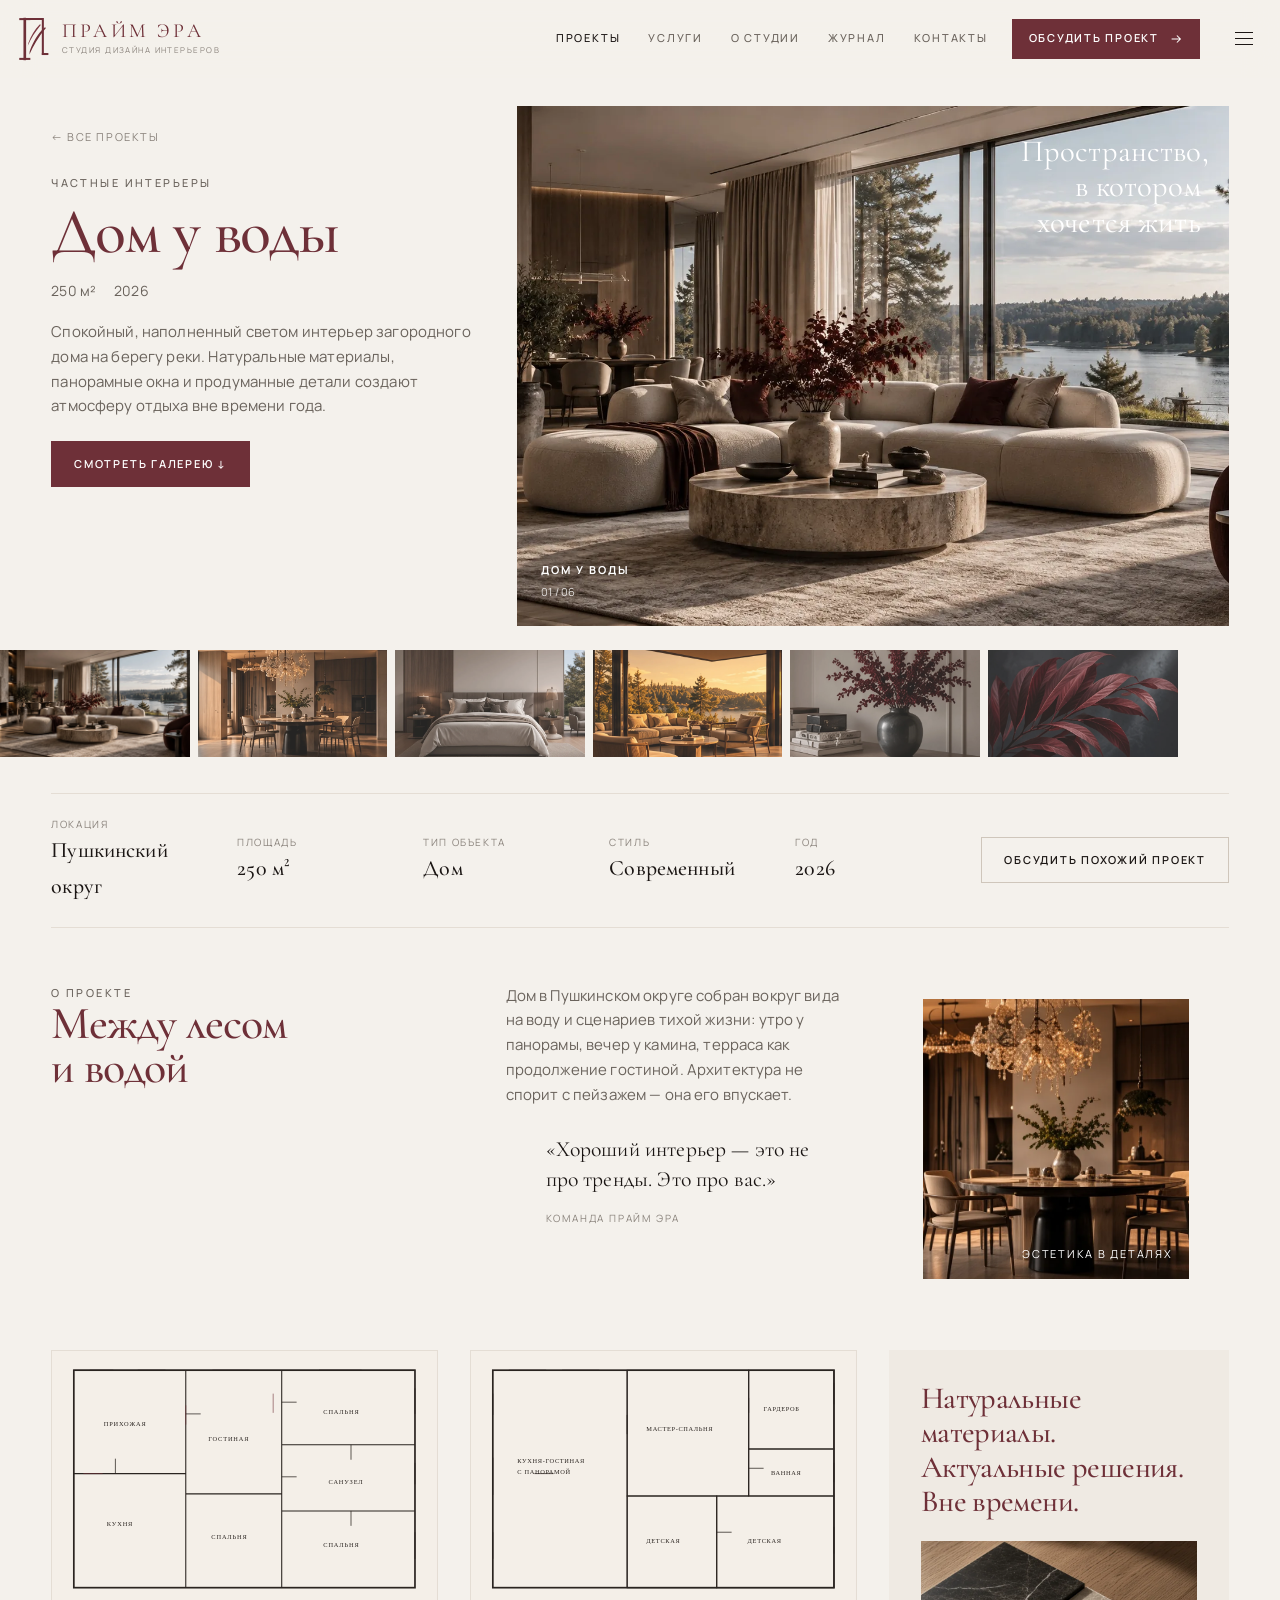
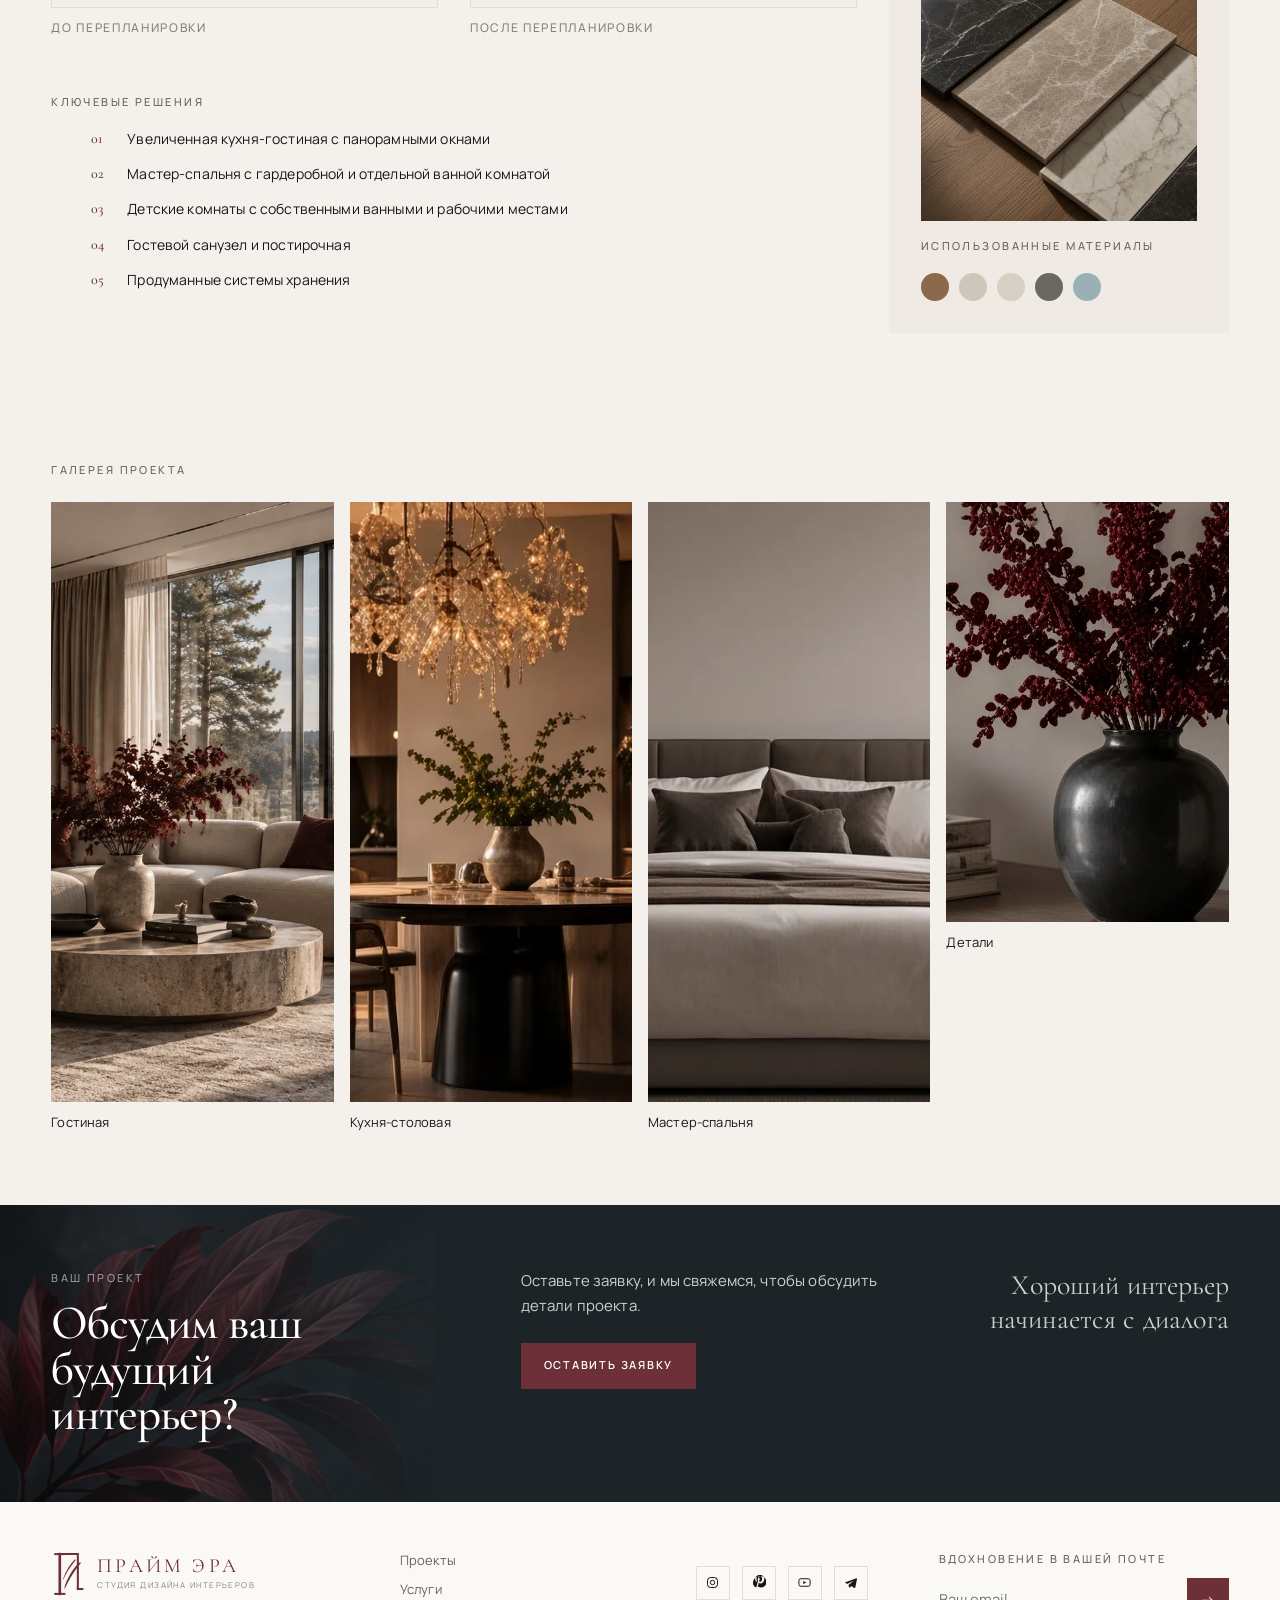
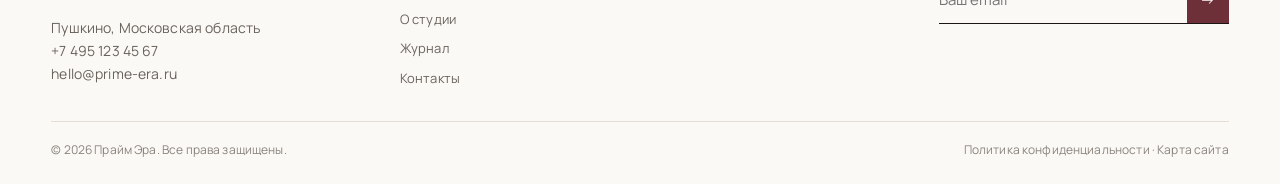
==== commit 0107356a: "Fix missing floor plans, photo quality, and the materials panel. Inline readable plans, replace tiny" ====
--- a/project-dom-u-vody.html
+++ b/project-dom-u-vody.html
@@ -107,14 +107,67 @@
     </section>
     <section class="container plans">
       <figure class="plan-card">
-        <img src="images/plans/plan-before.svg" alt="План до перепланировки" width="640" height="420">
+        <div class="plan-frame"><svg xmlns="http://www.w3.org/2000/svg" viewBox="0 0 720 480" role="img" aria-label="План квартиры до перепланировки">
+  <rect width="720" height="480" fill="#f4efe8"/>
+  <g fill="none" stroke="#2a2420" stroke-linejoin="miter">
+    <rect x="40" y="36" width="640" height="408" stroke-width="3.2"/>
+    <path stroke-width="2" d="M250 36v408M430 36v408M40 230h210M250 268h180M430 176h250M430 300h250"/>
+    <path stroke-width="2" d="M40 36h640"/>
+  </g>
+  <g fill="none" stroke="#2a2420" stroke-width="1.4">
+    <path d="M118 230v-28M250 118h28M430 96h28M430 236h28M560 176v28M560 300v28"/>
+  </g>
+  <g fill="none" stroke="#6e3038" stroke-width="1.1">
+    <path d="M70 36v0"/><path d="M58 230h36"/><path d="M250 102v36"/><path d="M414 80v36"/>
+  </g>
+  <g fill="#2a2420" font-family="Georgia, 'Times New Roman', serif" font-size="12" letter-spacing="1.6">
+    <text x="96" y="140">ПРИХОЖАЯ</text>
+    <text x="102" y="328">КУХНЯ</text>
+    <text x="292" y="168">ГОСТИНАЯ</text>
+    <text x="298" y="352">СПАЛЬНЯ</text>
+    <text x="508" y="118">СПАЛЬНЯ</text>
+    <text x="518" y="250">САНУЗЕЛ</text>
+    <text x="508" y="368">СПАЛЬНЯ</text>
+  </g>
+  <g fill="none" stroke="#2a2420" stroke-width="1.2">
+    <path d="M70 36h44M160 36h52M300 36h70M500 36h80"/>
+    <path d="M680 70v48M680 210v40M680 340v50"/>
+  </g>
+</svg></div>
         <h3>До перепланировки</h3>
       </figure>
       <figure class="plan-card">
-        <img src="images/plans/plan-after.svg" alt="План после перепланировки" width="640" height="420">
+        <div class="plan-frame"><svg xmlns="http://www.w3.org/2000/svg" viewBox="0 0 720 480" role="img" aria-label="План квартиры после перепланировки">
+  <rect width="720" height="480" fill="#f4efe8"/>
+  <g fill="none" stroke="#2a2420" stroke-linejoin="miter">
+    <rect x="40" y="36" width="640" height="408" stroke-width="3.2"/>
+    <path stroke-width="2" d="M292 36v408"/>
+    <path stroke-width="2" d="M292 36h228v236H292z"/>
+    <path stroke-width="2" d="M520 36h160v148H520z"/>
+    <path stroke-width="2" d="M520 184h160v88H520z"/>
+    <path stroke-width="2" d="M292 272h168v172H292z"/>
+    <path stroke-width="2" d="M460 272h220v172H460z"/>
+  </g>
+  <g fill="none" stroke="#2a2420" stroke-width="1.4">
+    <path d="M118 230h36M292 120v36M520 88v28M520 220h28M460 340h28"/>
+  </g>
+  <g fill="#2a2420" font-family="Georgia, 'Times New Roman', serif" font-size="12" letter-spacing="1.2">
+    <text x="86" y="210">КУХНЯ-ГОСТИНАЯ</text>
+    <text x="86" y="230">С ПАНОРАМОЙ</text>
+    <text x="328" y="150">МАСТЕР-СПАЛЬНЯ</text>
+    <text x="548" y="112">ГАРДЕРОБ</text>
+    <text x="562" y="232">ВАННАЯ</text>
+    <text x="328" y="360">ДЕТСКАЯ</text>
+    <text x="518" y="360">ДЕТСКАЯ</text>
+  </g>
+  <g fill="none" stroke="#2a2420" stroke-width="1.2">
+    <path d="M70 36h70M170 36h70M40 80v40M40 200v70M40 340v50"/>
+    <path d="M680 60v40M680 210v36M680 330v50"/>
+  </g>
+</svg></div>
         <h3>После перепланировки</h3>
       </figure>
-      <div>
+      <div class="keys-block">
         <p class="eyebrow" style="margin-bottom:16px">Ключевые решения</p>
         <ol class="keys">
           <li><b>01</b> Увеличенная кухня-гостиная с панорамными окнами</li>
--- a/css/styles.css
+++ b/css/styles.css
@@ -1178,9 +1178,29 @@
 
 .plans {
   display: grid;
-  grid-template-columns: 1.1fr 1.1fr 0.9fr 0.7fr;
-  gap: 24px;
+  grid-template-columns: minmax(0, 1.15fr) minmax(0, 1.15fr) minmax(340px, 1fr);
+  gap: 28px 32px;
+  align-items: stretch;
   padding-bottom: 56px;
+}
+
+.plan-card {
+  margin: 0;
+}
+
+.plan-frame {
+  background: #f4efe8;
+  border: 1px solid var(--line);
+  aspect-ratio: 720 / 480;
+  overflow: hidden;
+}
+
+.plan-frame svg,
+.plan-frame img {
+  width: 100%;
+  height: 100%;
+  display: block;
+  object-fit: contain;
 }
 
 .plan-card h3 {
@@ -1192,6 +1212,10 @@
   font-weight: 500;
 }
 
+.keys-block {
+  grid-column: 1 / 3;
+}
+
 .keys {
   display: grid;
   gap: 12px;
@@ -1211,18 +1235,36 @@
 }
 
 .materials {
+  grid-column: 3;
+  grid-row: 1 / 3;
   background: var(--bg-warm);
   min-height: 100%;
-  padding: 22px;
+  padding: 32px;
+  display: flex;
+  flex-direction: column;
 }
 
 .materials h3 {
-  font-size: 13px;
-  letter-spacing: 0.08em;
-  text-transform: uppercase;
-  max-width: 16ch;
-  line-height: 1.4;
-  margin-bottom: 16px;
+  font-family: var(--serif);
+  font-size: clamp(26px, 2.4vw, 36px);
+  font-weight: 500;
+  letter-spacing: -0.02em;
+  text-transform: none;
+  max-width: none;
+  line-height: 1.12;
+  margin-bottom: 22px;
+  color: var(--burgundy);
+}
+
+.materials picture,
+.materials img {
+  width: 100%;
+  flex: 1;
+}
+
+.materials img {
+  height: 280px;
+  object-fit: cover;
 }
 
 .swatches {
@@ -1405,10 +1447,19 @@
   .footer__grid,
   .page-hero,
   .prose-grid,
-  .plans,
   .contact-grid,
   .overlay {
     grid-template-columns: 1fr;
+  }
+
+  .plans {
+    grid-template-columns: 1fr 1fr;
+  }
+
+  .plans .keys-block,
+  .plans .materials {
+    grid-column: 1 / -1;
+    grid-row: auto;
   }
 
   .projects-grid,
@@ -1528,7 +1579,8 @@
   .article-grid,
   .thumbs,
   .footer__grid,
-  .footer__bottom {
+  .footer__bottom,
+  .plans {
     grid-template-columns: 1fr;
   }
 
